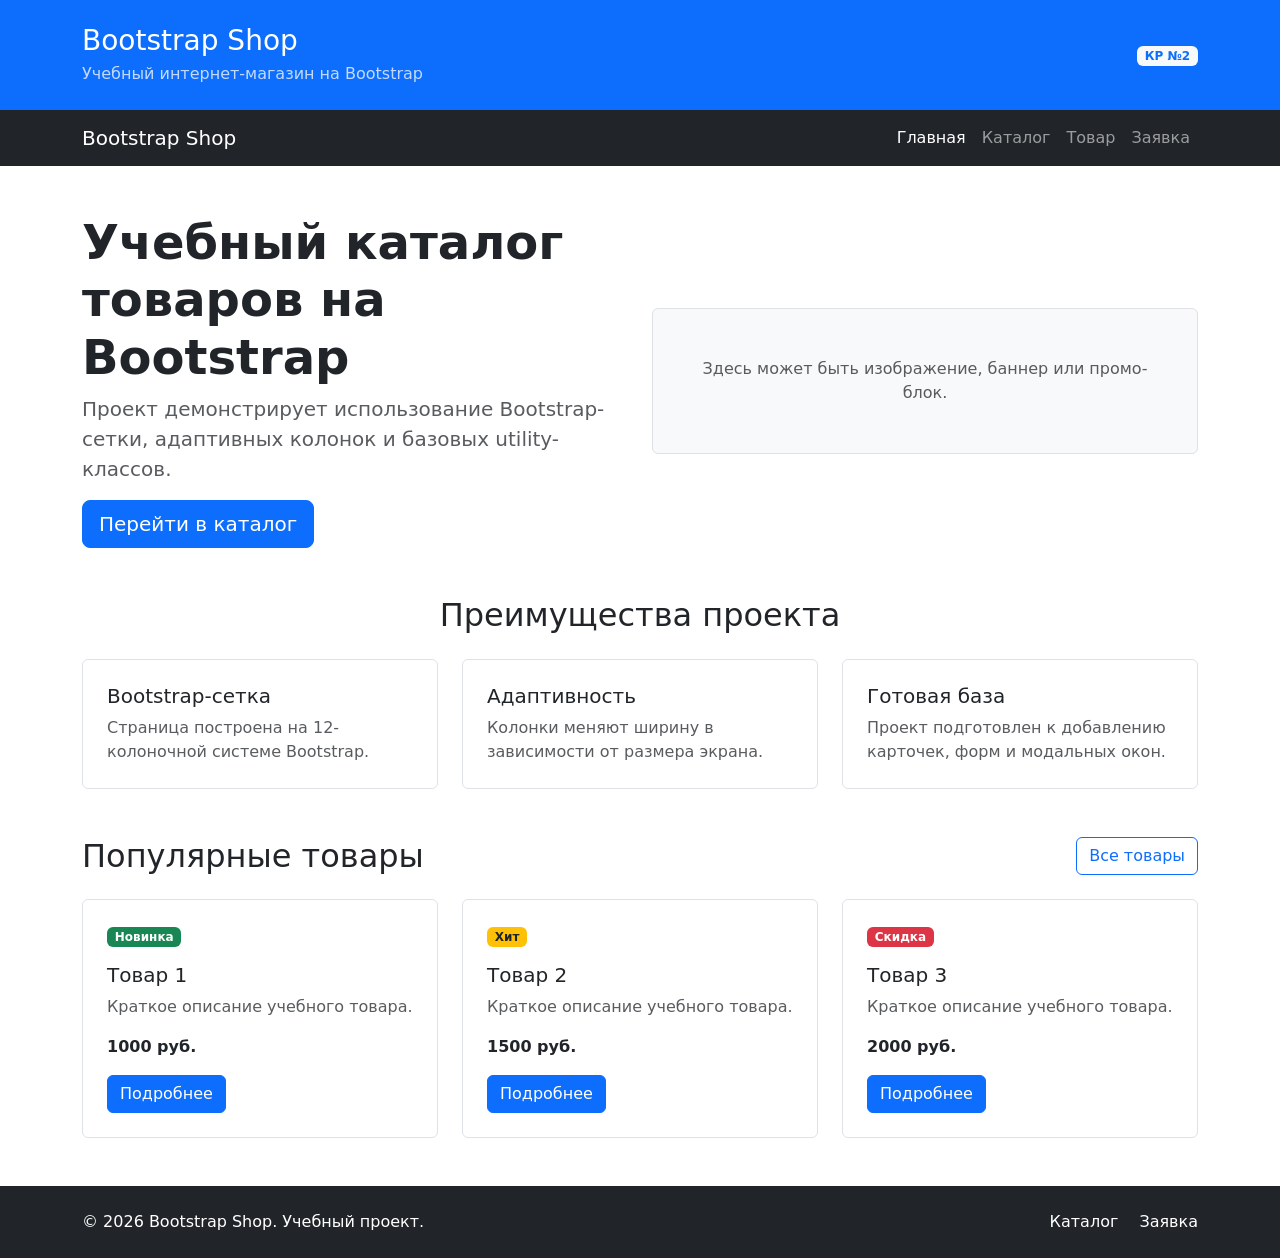
==== index.html @ e98444b2 "feat: create Bootstrap grid homepage" ====
<!DOCTYPE html>
<html lang="ru">
<head>
    <meta charset="UTF-8">
    <meta name="viewport" content="width=device-width, initial-scale=1.0">
    <title>Главная — Bootstrap Shop</title>
    <link
        href="https://cdn.jsdelivr.net/npm/bootstrap@5.3.3/dist/css/bootstrap.min.css"
        rel="stylesheet">
    <link rel="stylesheet" href="css/custom.css">

</head>
<body>
    <header class="bg-primary text-white py-4">
    <div class="container">
        <div class="row align-items-center">
        <div class="col-12 col-md-8">
            <h1 class="h3 mb-1">Bootstrap Shop</h1>
            <p class="mb-0 opacity-75">
            Учебный интернет-магазин на Bootstrap
            </p>
        </div>

        <div class="col-12 col-md-4 text-md-end mt-3 mt-md-0">
            <span class="badge bg-light text-primary">
            КР №2
            </span>
        </div>
        </div>
    </div>
    </header>

    <nav class="navbar navbar-expand-lg navbar-dark bg-dark">
        <div class="container">
            <a class="navbar-brand" href="index.html">Bootstrap Shop</a>

            <button
            class="navbar-toggler"
            type="button"
            data-bs-toggle="collapse"
            data-bs-target="#mainNavbar"
            aria-controls="mainNavbar"
            aria-expanded="false"
            aria-label="Переключить навигацию"
            >
            <span class="navbar-toggler-icon"></span>
            </button>

            <div class="collapse navbar-collapse" id="mainNavbar">
            <ul class="navbar-nav ms-auto">
                <li class="nav-item">
                <a class="nav-link active" aria-current="page" href="index.html">
                    Главная
                </a>
                </li>
                <li class="nav-item">
                <a class="nav-link" href="catalog.html">Каталог</a>
                </li>
                <li class="nav-item">
                <a class="nav-link" href="product.html">Товар</a>
                </li>
                <li class="nav-item">
                <a class="nav-link" href="order.html">Заявка</a>
                </li>
            </ul>
            </div>
        </div>
    </nav>

    <main>
        <section class="container my-5">
            <div class="row align-items-center g-4">
            <div class="col-12 col-lg-6">
                <h2 class="display-5 fw-bold">
                Учебный каталог товаров на Bootstrap
                </h2>
                <p class="lead text-muted">
                Проект демонстрирует использование Bootstrap-сетки,
                адаптивных колонок и базовых utility-классов.
                </p>
                <a class="btn btn-primary btn-lg" href="catalog.html">
                Перейти в каталог
                </a>
            </div>

            <div class="col-12 col-lg-6">
                <div class="p-5 bg-light border rounded text-center">
                <p class="mb-0 text-muted">
                    Здесь может быть изображение, баннер или промо-блок.
                </p>
                </div>
            </div>
            </div>
        </section>
    </main> 

    <section class="container my-5">
        <h2 class="text-center mb-4">Преимущества проекта</h2>

        <div class="row g-4">
            <div class="col-12 col-md-4">
            <div class="p-4 border rounded h-100 bg-white">
                <h3 class="h5">Bootstrap-сетка</h3>
                <p class="mb-0 text-muted">
                Страница построена на 12-колоночной системе Bootstrap.
                </p>
            </div>
            </div>

            <div class="col-12 col-md-4">
            <div class="p-4 border rounded h-100 bg-white">
                <h3 class="h5">Адаптивность</h3>
                <p class="mb-0 text-muted">
                Колонки меняют ширину в зависимости от размера экрана.
                </p>
            </div>
            </div>

            <div class="col-12 col-md-4">
            <div class="p-4 border rounded h-100 bg-white">
                <h3 class="h5">Готовая база</h3>
                <p class="mb-0 text-muted">
                Проект подготовлен к добавлению карточек, форм и модальных окон.
                </p>
            </div>
            </div>
        </div>
    </section>

    <section class="container my-5">
        <div class="d-flex justify-content-between align-items-center mb-4">
            <h2 class="mb-0">Популярные товары</h2>
            <a class="btn btn-outline-primary" href="catalog.html">
            Все товары
            </a>
        </div>

        <div class="row g-4">
            <div class="col-12 col-md-6 col-lg-4">
            <div class="border rounded h-100 p-4">
                <span class="badge bg-success mb-3">Новинка</span>
                <h3 class="h5">Товар 1</h3>
                <p class="text-muted">
                Краткое описание учебного товара.
                </p>
                <p class="fw-bold mb-3">1000 руб.</p>
                <a class="btn btn-primary" href="product.html">
                Подробнее
                </a>
            </div>
            </div>

            <div class="col-12 col-md-6 col-lg-4">
            <div class="border rounded h-100 p-4">
                <span class="badge bg-warning text-dark mb-3">Хит</span>
                <h3 class="h5">Товар 2</h3>
                <p class="text-muted">
                Краткое описание учебного товара.
                </p>
                <p class="fw-bold mb-3">1500 руб.</p>
                <a class="btn btn-primary" href="product.html">
                Подробнее
                </a>
            </div>
            </div>

            <div class="col-12 col-md-6 col-lg-4">
            <div class="border rounded h-100 p-4">
                <span class="badge bg-danger mb-3">Скидка</span>
                <h3 class="h5">Товар 3</h3>
                <p class="text-muted">
                Краткое описание учебного товара.
                </p>
                <p class="fw-bold mb-3">2000 руб.</p>
                <a class="btn btn-primary" href="product.html">
                Подробнее
                </a>
            </div>
            </div>
        </div>
    </section>

    <footer class="bg-dark text-white py-4 mt-5">
        <div class="container">
            <div class="row align-items-center g-3">
            <div class="col-12 col-md-6">
                <p class="mb-0">
                &copy; 2026 Bootstrap Shop. Учебный проект.
                </p>
            </div>

            <div class="col-12 col-md-6 text-md-end">
                <a class="text-white text-decoration-none me-3" href="catalog.html">
                Каталог
                </a>
                <a class="text-white text-decoration-none" href="order.html">
                Заявка
                </a>
            </div>
            </div>
        </div>
    </footer>


    <script src="https://cdn.jsdelivr.net/npm/bootstrap@5.3.3/dist/js/bootstrap.bundle.min.js">
    </script>


</body>
</html>
---- css/custom.css ----
body {
  min-height: 100vh;
}

.placeholder-box {
  min-height: 240px;
}
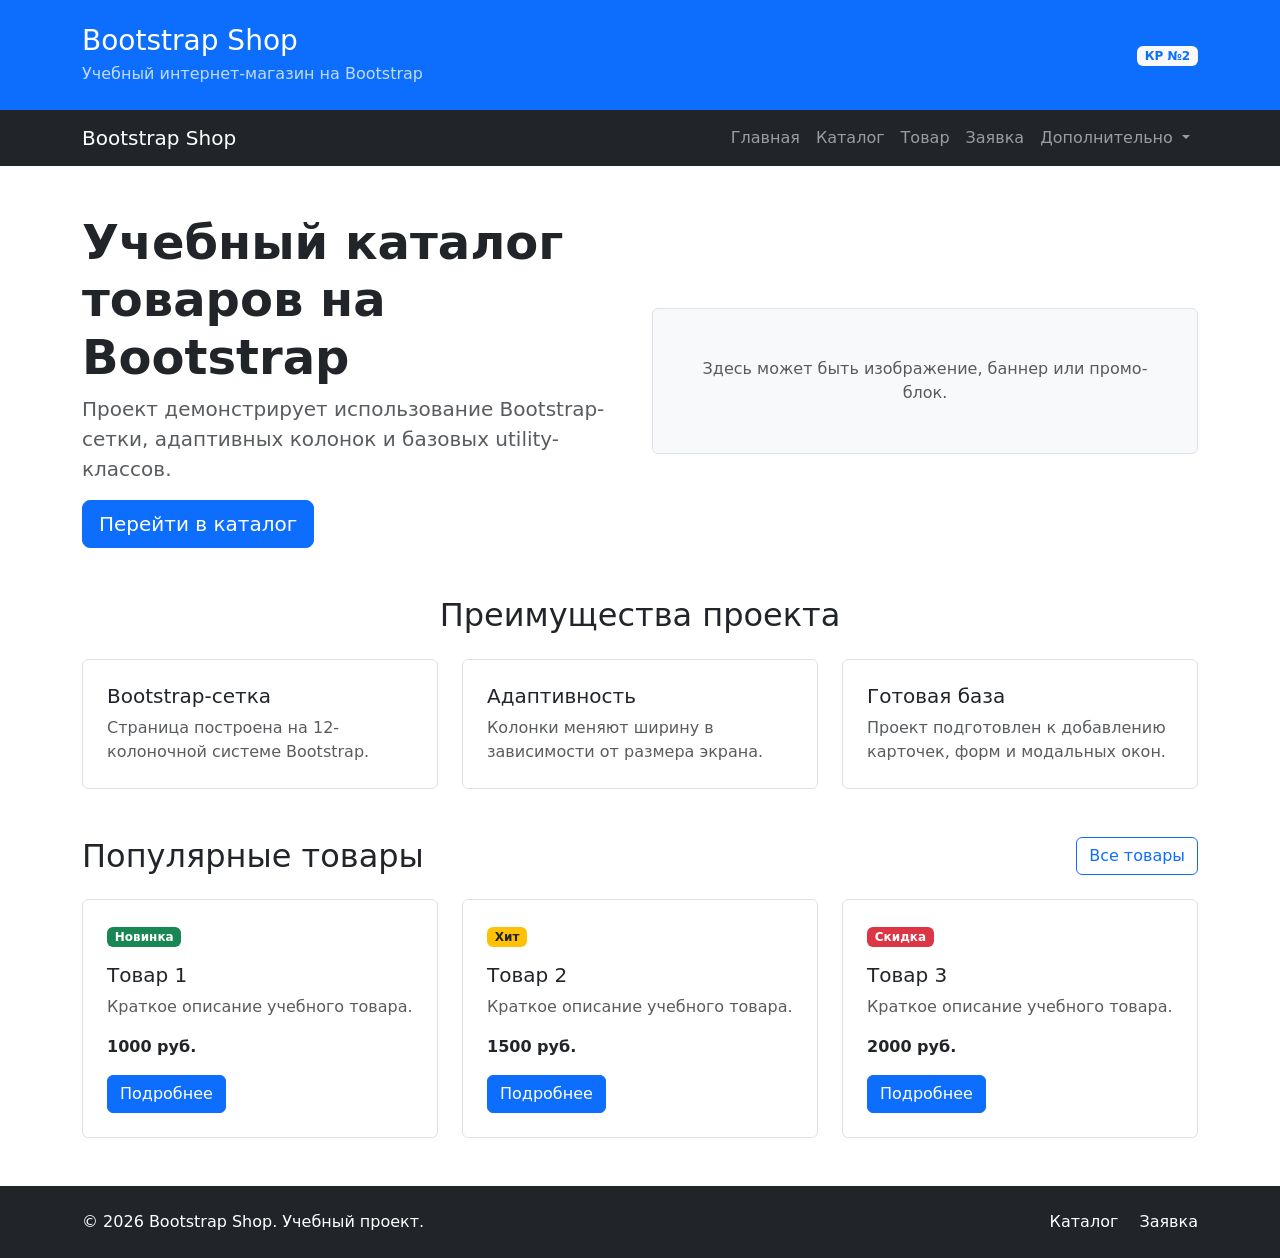
==== commit b24f04c2: "feat: add Bootstra[ components pages" ====
--- a/index.html
+++ b/index.html
@@ -49,23 +49,42 @@
             <div class="collapse navbar-collapse" id="mainNavbar">
             <ul class="navbar-nav ms-auto">
                 <li class="nav-item">
-                <a class="nav-link active" aria-current="page" href="index.html">
-                    Главная
-                </a>
-                </li>
+                <a class="nav-link" href="index.html">Главная</a>
+                </li>
+
                 <li class="nav-item">
                 <a class="nav-link" href="catalog.html">Каталог</a>
                 </li>
+
                 <li class="nav-item">
                 <a class="nav-link" href="product.html">Товар</a>
                 </li>
+
                 <li class="nav-item">
                 <a class="nav-link" href="order.html">Заявка</a>
                 </li>
+
+                <li class="nav-item dropdown">
+                <a
+                    class="nav-link dropdown-toggle"
+                    href="#"
+                    role="button"
+                    data-bs-toggle="dropdown"
+                    aria-expanded="false"
+                >
+                    Дополнительно
+                </a>
+                <ul class="dropdown-menu">
+                    <li><a class="dropdown-item" href="catalog.html">Все товары</a></li>
+                    <li><a class="dropdown-item" href="order.html">Оформить заявку</a></li>
+                    <li><a class="dropdown-item" href="index.html#popular">Популярное</a></li>
+                </ul>
+                </li>
             </ul>
             </div>
         </div>
     </nav>
+
 
     <main>
         <section class="container my-5">
--- a/css/custom.css
+++ b/css/custom.css
@@ -5,3 +5,12 @@
 .placeholder-box {
   min-height: 240px;
 }
+
+.placeholder-image {
+  min-height: 320px;
+}
+
+.card-img-top {
+  height: 180px;
+  object-fit: cover;
+}
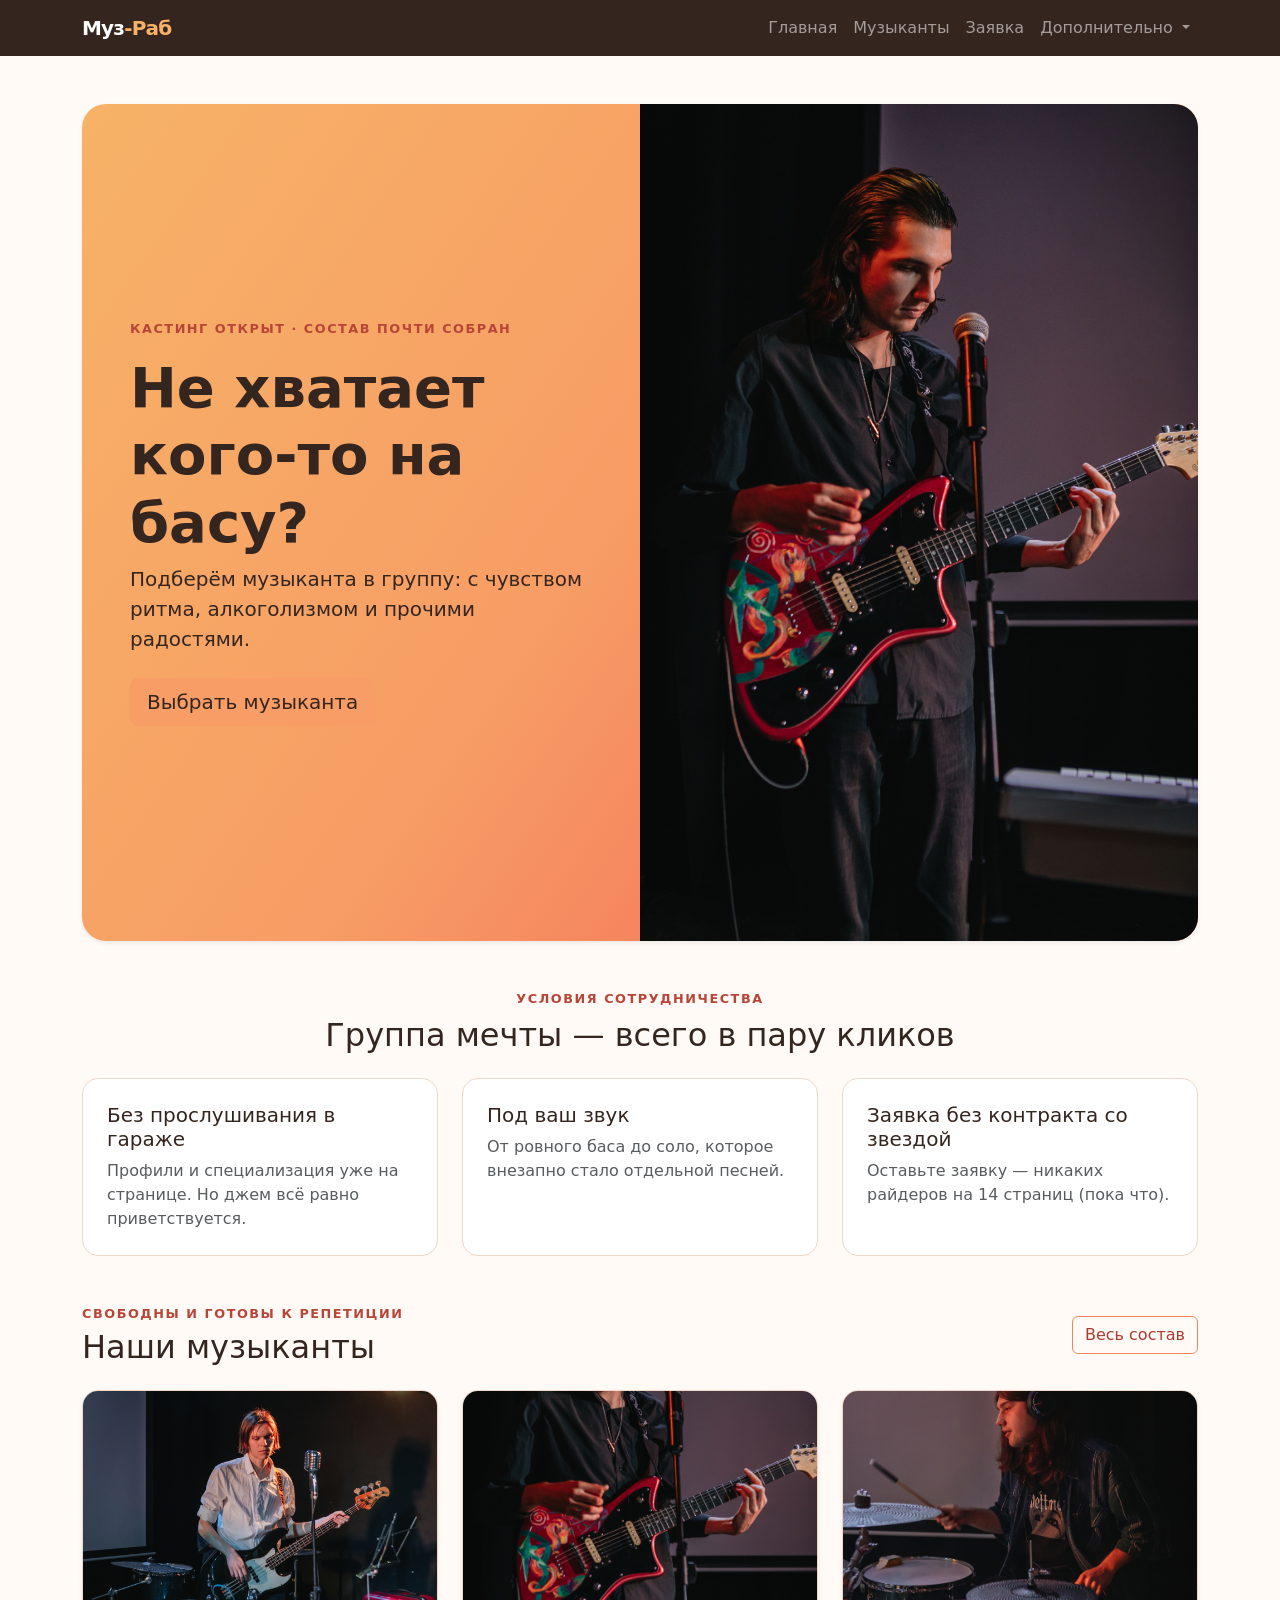
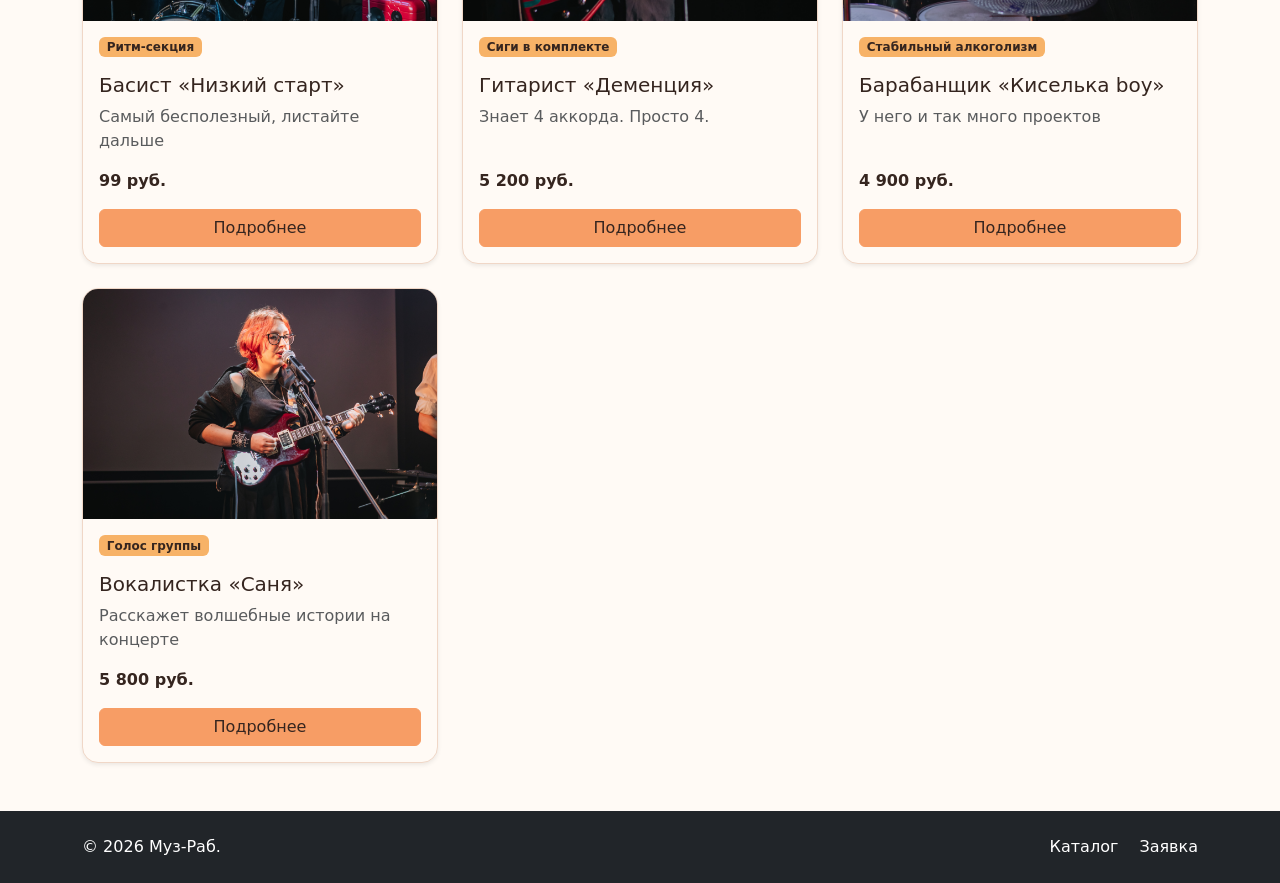
==== commit 680cc752: "feat: kr2" ====
--- a/index.html
+++ b/index.html
@@ -3,36 +3,17 @@
 <head>
     <meta charset="UTF-8">
     <meta name="viewport" content="width=device-width, initial-scale=1.0">
-    <title>Главная — Bootstrap Shop</title>
+    <title>Муз-Раб</title>
     <link
-        href="https://cdn.jsdelivr.net/npm/bootstrap@5.3.3/dist/css/bootstrap.min.css"
+        href="https://cdn.jsdelivr.net/npm/bootstrap@5.3.8/dist/css/bootstrap.min.css"
         rel="stylesheet">
     <link rel="stylesheet" href="css/custom.css">
 
 </head>
 <body>
-    <header class="bg-primary text-white py-4">
-    <div class="container">
-        <div class="row align-items-center">
-        <div class="col-12 col-md-8">
-            <h1 class="h3 mb-1">Bootstrap Shop</h1>
-            <p class="mb-0 opacity-75">
-            Учебный интернет-магазин на Bootstrap
-            </p>
-        </div>
-
-        <div class="col-12 col-md-4 text-md-end mt-3 mt-md-0">
-            <span class="badge bg-light text-primary">
-            КР №2
-            </span>
-        </div>
-        </div>
-    </div>
-    </header>
-
     <nav class="navbar navbar-expand-lg navbar-dark bg-dark">
         <div class="container">
-            <a class="navbar-brand" href="index.html">Bootstrap Shop</a>
+            <a class="navbar-brand" href="index.html">Муз<span>-Раб</span></a>
 
             <button
             class="navbar-toggler"
@@ -53,11 +34,7 @@
                 </li>
 
                 <li class="nav-item">
-                <a class="nav-link" href="catalog.html">Каталог</a>
-                </li>
-
-                <li class="nav-item">
-                <a class="nav-link" href="product.html">Товар</a>
+                <a class="nav-link" href="catalog.html">Музыканты</a>
                 </li>
 
                 <li class="nav-item">
@@ -75,7 +52,7 @@
                     Дополнительно
                 </a>
                 <ul class="dropdown-menu">
-                    <li><a class="dropdown-item" href="catalog.html">Все товары</a></li>
+                    <li><a class="dropdown-item" href="catalog.html">Все музыканты</a></li>
                     <li><a class="dropdown-item" href="order.html">Оформить заявку</a></li>
                     <li><a class="dropdown-item" href="index.html#popular">Популярное</a></li>
                 </ul>
@@ -88,58 +65,54 @@
 
     <main>
         <section class="container my-5">
-            <div class="row align-items-center g-4">
-            <div class="col-12 col-lg-6">
-                <h2 class="display-5 fw-bold">
-                Учебный каталог товаров на Bootstrap
-                </h2>
-                <p class="lead text-muted">
-                Проект демонстрирует использование Bootstrap-сетки,
-                адаптивных колонок и базовых utility-классов.
-                </p>
-                <a class="btn btn-primary btn-lg" href="catalog.html">
-                Перейти в каталог
-                </a>
-            </div>
-
-            <div class="col-12 col-lg-6">
-                <div class="p-5 bg-light border rounded text-center">
-                <p class="mb-0 text-muted">
-                    Здесь может быть изображение, баннер или промо-блок.
-                </p>
-                </div>
-            </div>
+            <div class="hero row align-items-center g-0 shadow-sm">
+                <div class="col-12 col-lg-6 p-4 p-md-5">
+                    <p class="section-kicker mb-3">Кастинг открыт · состав почти собран</p>
+                    <h1 class="display-4 fw-bold">Не хватает кого-то на басу?</h1>
+                    <p class="lead mb-4">
+                        Подберём музыканта в группу: с чувством ритма, алкоголизмом и прочими радостями.
+                    </p>
+                    <a class="btn btn-primary btn-lg" href="catalog.html">Выбрать музыканта</a>
+                </div>
+                <div class="col-12 col-lg-6">
+                    <img
+                        class="hero-image"
+                        src="images/IR6JgF6nQx6B3-r15J_LUInFx4rtfj2k2N6dJb64IFMHHAVC-M3W0xW_TmhrTQRWi4MoXEFRdZWsp-QUNtMh-0CV.jpg"
+                        alt="Гитарист на сцене"
+                    >
+                </div>
             </div>
         </section>
     </main> 
 
     <section class="container my-5">
-        <h2 class="text-center mb-4">Преимущества проекта</h2>
+        <p class="section-kicker text-center mb-2">Условия сотрудничества</p>
+        <h2 class="text-center mb-4">Группа мечты — всего в пару кликов</h2>
 
         <div class="row g-4">
             <div class="col-12 col-md-4">
-            <div class="p-4 border rounded h-100 bg-white">
-                <h3 class="h5">Bootstrap-сетка</h3>
+            <div class="feature-card p-4 h-100">
+                <h3 class="h5">Без прослушивания в гараже</h3>
                 <p class="mb-0 text-muted">
-                Страница построена на 12-колоночной системе Bootstrap.
+                Профили и специализация уже на странице. Но джем всё равно приветствуется.
                 </p>
             </div>
             </div>
 
             <div class="col-12 col-md-4">
-            <div class="p-4 border rounded h-100 bg-white">
-                <h3 class="h5">Адаптивность</h3>
+            <div class="feature-card p-4 h-100">
+                <h3 class="h5">Под ваш звук</h3>
                 <p class="mb-0 text-muted">
-                Колонки меняют ширину в зависимости от размера экрана.
+                От ровного баса до соло, которое внезапно стало отдельной песней.
                 </p>
             </div>
             </div>
 
             <div class="col-12 col-md-4">
-            <div class="p-4 border rounded h-100 bg-white">
-                <h3 class="h5">Готовая база</h3>
+            <div class="feature-card p-4 h-100">
+                <h3 class="h5">Заявка без контракта со звездой</h3>
                 <p class="mb-0 text-muted">
-                Проект подготовлен к добавлению карточек, форм и модальных окон.
+                Оставьте заявку — никаких райдеров на 14 страниц (пока что).
                 </p>
             </div>
             </div>
@@ -147,53 +120,74 @@
     </section>
 
     <section class="container my-5">
-        <div class="d-flex justify-content-between align-items-center mb-4">
-            <h2 class="mb-0">Популярные товары</h2>
+        <div id="popular" class="d-flex justify-content-between align-items-center mb-4">
+            <div>
+                <p class="section-kicker mb-1">Свободны и готовы к репетиции</p>
+                <h2 class="mb-0">Наши музыканты</h2>
+            </div>
             <a class="btn btn-outline-primary" href="catalog.html">
-            Все товары
+            Весь состав
             </a>
         </div>
 
         <div class="row g-4">
             <div class="col-12 col-md-6 col-lg-4">
-            <div class="border rounded h-100 p-4">
-                <span class="badge bg-success mb-3">Новинка</span>
-                <h3 class="h5">Товар 1</h3>
-                <p class="text-muted">
-                Краткое описание учебного товара.
-                </p>
-                <p class="fw-bold mb-3">1000 руб.</p>
-                <a class="btn btn-primary" href="product.html">
-                Подробнее
-                </a>
-            </div>
-            </div>
-
-            <div class="col-12 col-md-6 col-lg-4">
-            <div class="border rounded h-100 p-4">
-                <span class="badge bg-warning text-dark mb-3">Хит</span>
-                <h3 class="h5">Товар 2</h3>
-                <p class="text-muted">
-                Краткое описание учебного товара.
-                </p>
-                <p class="fw-bold mb-3">1500 руб.</p>
-                <a class="btn btn-primary" href="product.html">
-                Подробнее
-                </a>
-            </div>
-            </div>
-
-            <div class="col-12 col-md-6 col-lg-4">
-            <div class="border rounded h-100 p-4">
-                <span class="badge bg-danger mb-3">Скидка</span>
-                <h3 class="h5">Товар 3</h3>
-                <p class="text-muted">
-                Краткое описание учебного товара.
-                </p>
-                <p class="fw-bold mb-3">2000 руб.</p>
-                <a class="btn btn-primary" href="product.html">
-                Подробнее
-                </a>
+            <div class="card h-100 shadow-sm">
+                <img class="card-img-top" src="images/C5c76N-HrTAWyQALBl1UpixUZkx-raJ-Tl_er656OcRDaP6fOX1V6azt7tPZlbWthEpL6r8Ikw8HPE1coKctyVgnbZYaBQ.jpg" alt="Басист с бас-гитарой на сцене">
+                <div class="card-body d-flex flex-column">
+                <span class="badge musician-badge align-self-start mb-3">Ритм-секция</span>
+                <h3 class="h5">Басист «Низкий старт»</h3>
+                <p class="text-muted">Самый бесполезный, листайте дальше</p>
+                <p class="fw-bold mb-3 mt-auto">99 руб.</p>
+                <a class="btn btn-primary" href="product.html?id=bassist">
+                Подробнее
+                </a>
+                </div>
+            </div>
+            </div>
+
+            <div class="col-12 col-md-6 col-lg-4">
+            <div class="card h-100 shadow-sm">
+                <img class="card-img-top" src="images/IR6JgF6nQx6B3-r15J_LUInFx4rtfj2k2N6dJb64IFMHHAVC-M3W0xW_TmhrTQRWi4MoXEFRdZWsp-QUNtMh-0CV.jpg" alt="Гитарист играет на сцене">
+                <div class="card-body d-flex flex-column">
+                <span class="badge musician-badge align-self-start mb-3">Сиги в комплекте</span>
+                <h3 class="h5">Гитарист «Деменция»</h3>
+                <p class="text-muted">Знает 4 аккорда. Просто 4.</p>
+                <p class="fw-bold mb-3 mt-auto">5 200 руб.</p>
+                <a class="btn btn-primary" href="product.html?id=guitarist">
+                Подробнее
+                </a>
+                </div>
+            </div>
+            </div>
+
+            <div class="col-12 col-md-6 col-lg-4">
+            <div class="card h-100 shadow-sm">
+                <img class="card-img-top" src="images/T3vsRoP8yxX7SLvznl7PVkWVL_Sg8cHdfqaM6n_bGIk7os62zRyeni-76R4dAPbS-bgxZSD3tf1w8TqcH0DIIS-vLiMs0g.jpg" alt="Барабанщик за установкой">
+                <div class="card-body d-flex flex-column">
+                <span class="badge musician-badge align-self-start mb-3">Стабильный алкоголизм</span>
+                <h3 class="h5">Барабанщик «Киселька boy»</h3>
+                <p class="text-muted">У него и так много проектов</p>
+                <p class="fw-bold mb-3 mt-auto">4 900 руб.</p>
+                <a class="btn btn-primary" href="product.html?id=drummer">
+                Подробнее
+                </a>
+                </div>
+            </div>
+            </div>
+
+            <div class="col-12 col-md-6 col-lg-4">
+            <div class="card h-100 shadow-sm">
+                <img class="card-img-top" src="images/DXUW-sRUgsZepZ3qooO-U-hAPdtS4dElcLRRxuF-lGPFXOrFBmKS07ooecHa3zkLA9tExopixnR4mnrCUozcDhoGyxMf-Q.jpg" alt="Вокалистка выступает с гитарой">
+                <div class="card-body d-flex flex-column">
+                <span class="badge musician-badge align-self-start mb-3">Голос группы</span>
+                <h3 class="h5">Вокалистка «Саня»</h3>
+                <p class="text-muted">Расскажет волшебные истории на концерте</p>
+                <p class="fw-bold mb-3 mt-auto">5 800 руб.</p>
+                <a class="btn btn-primary" href="product.html?id=vocalist">
+                Подробнее
+                </a>
+                </div>
             </div>
             </div>
         </div>
@@ -204,7 +198,7 @@
             <div class="row align-items-center g-3">
             <div class="col-12 col-md-6">
                 <p class="mb-0">
-                &copy; 2026 Bootstrap Shop. Учебный проект.
+                &copy; 2026 Муз-Раб.
                 </p>
             </div>
 
@@ -221,7 +215,7 @@
     </footer>
 
 
-    <script src="https://cdn.jsdelivr.net/npm/bootstrap@5.3.3/dist/js/bootstrap.bundle.min.js">
+    <script src="https://cdn.jsdelivr.net/npm/bootstrap@5.3.8/dist/js/bootstrap.bundle.min.js">
     </script>
 
 
--- a/css/custom.css
+++ b/css/custom.css
@@ -1,16 +1,168 @@
+:root {
+  --shop-apricot: #F7B267;
+  --shop-orange: #F79D65;
+  --shop-coral: #F4845F;
+  --shop-tangerine: #F27059;
+  --shop-red: #F25C54;
+  --shop-ink: #35251f;
+  --shop-paper: #fffaf5;
+  --bs-primary: var(--shop-tangerine);
+  --bs-primary-rgb: 242, 112, 89;
+  --bs-link-color: #c54b3d;
+  --bs-link-hover-color: #9f352b;
+  --bs-link-color-rgb: 197, 75, 61;
+  --bs-link-hover-color-rgb: 159, 53, 43;
+  --bs-body-color: var(--shop-ink);
+  --bs-body-bg: var(--shop-paper);
+  --bs-border-color: #f0d7c7;
+}
+
 body {
   min-height: 100vh;
+  background: var(--shop-paper);
 }
 
-.placeholder-box {
-  min-height: 240px;
+.navbar {
+  background: var(--shop-ink) !important;
 }
 
-.placeholder-image {
+.navbar-brand {
+  font-weight: 800;
+  letter-spacing: -0.04em;
+}
+
+.navbar-brand span {
+  color: var(--shop-apricot);
+}
+
+.hero {
+  overflow: hidden;
+  border-radius: 1.5rem;
+  background: linear-gradient(125deg, var(--shop-apricot), var(--shop-orange) 48%, var(--shop-red));
+}
+
+.hero h1 {
+  max-width: 12ch;
+}
+
+.hero-image {
+  width: 100%;
+  height: 100%;
   min-height: 320px;
+  object-fit: cover;
+}
+
+.btn-primary {
+  --bs-btn-color: var(--shop-ink);
+  --bs-btn-bg: var(--shop-orange);
+  --bs-btn-border-color: var(--shop-orange);
+  --bs-btn-hover-color: var(--shop-ink);
+  --bs-btn-hover-bg: var(--shop-apricot);
+  --bs-btn-hover-border-color: var(--shop-apricot);
+  --bs-btn-active-color: var(--shop-ink);
+  --bs-btn-active-bg: var(--shop-apricot);
+  --bs-btn-active-border-color: var(--shop-apricot);
+}
+
+.btn-outline-primary {
+  --bs-btn-color: #a83b31;
+  --bs-btn-border-color: var(--shop-coral);
+  --bs-btn-hover-color: var(--shop-ink);
+  --bs-btn-hover-bg: var(--shop-coral);
+  --bs-btn-hover-border-color: var(--shop-coral);
+  --bs-btn-active-color: var(--shop-ink);
+  --bs-btn-active-bg: var(--shop-coral);
+  --bs-btn-active-border-color: var(--shop-coral);
+}
+
+.btn-outline-secondary {
+  --bs-btn-color: #76574b;
+  --bs-btn-border-color: var(--shop-coral);
+  --bs-btn-hover-color: var(--shop-ink);
+  --bs-btn-hover-bg: var(--shop-apricot);
+  --bs-btn-hover-border-color: var(--shop-apricot);
+  --bs-btn-active-color: var(--shop-ink);
+  --bs-btn-active-bg: var(--shop-apricot);
+  --bs-btn-active-border-color: var(--shop-apricot);
+}
+
+.card {
+  overflow: hidden;
+  border: 1px solid #f0d7c7;
+  border-radius: 1rem;
+}
+
+.card-header {
+  background: #fff0e2;
 }
 
 .card-img-top {
-  height: 180px;
+  height: 230px;
   object-fit: cover;
 }
+
+.product-image {
+  width: 100%;
+  height: min(68vh, 620px);
+  min-height: 350px;
+  object-fit: cover;
+}
+
+.musician-badge {
+  color: var(--shop-ink);
+  background: var(--shop-apricot);
+}
+
+.section-kicker {
+  color: #b84638;
+  font-size: 0.8rem;
+  font-weight: 800;
+  letter-spacing: 0.12em;
+  text-transform: uppercase;
+}
+
+.feature-card {
+  background: #fff;
+  border: 1px solid #f0d7c7;
+  border-radius: 1rem;
+}
+
+.table {
+  --bs-table-striped-bg: #fff0e2;
+}
+
+.alert-info,
+.alert-warning {
+  color: var(--shop-ink);
+  background: #fff0e2;
+  border-color: var(--shop-coral);
+}
+
+.accordion {
+  --bs-accordion-active-bg: #fff0e2;
+  --bs-accordion-active-color: var(--shop-ink);
+  --bs-accordion-btn-focus-box-shadow: 0 0 0 0.25rem rgb(244 132 95 / 25%);
+}
+
+.form-control:focus,
+.form-select:focus,
+.form-check-input:focus {
+  border-color: var(--shop-coral);
+  box-shadow: 0 0 0 0.25rem rgb(244 132 95 / 25%);
+}
+
+.form-check-input:checked {
+  background-color: #cf4b3e;
+  border-color: #cf4b3e;
+}
+
+footer {
+  background: var(--shop-ink);
+}
+
+@media (max-width: 767.98px) {
+  .hero-image {
+    min-height: 250px;
+    max-height: 340px;
+  }
+}
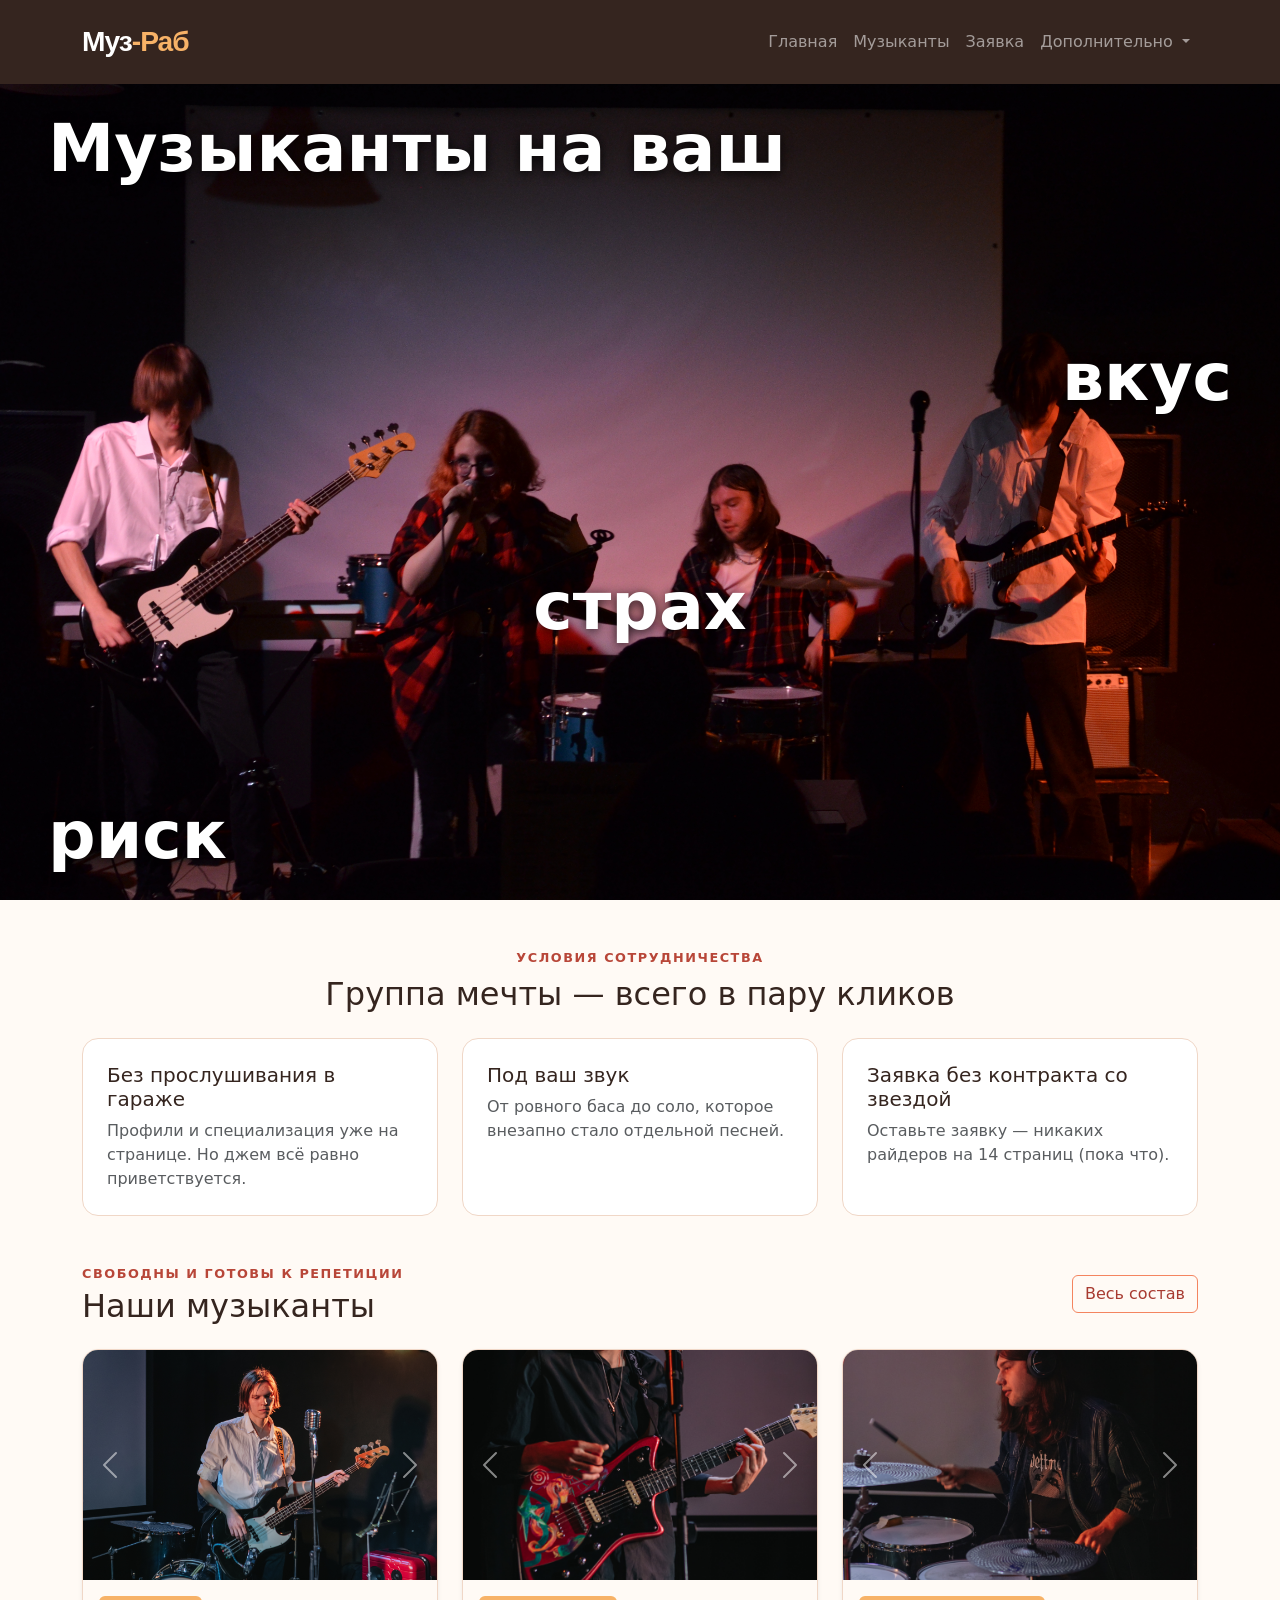
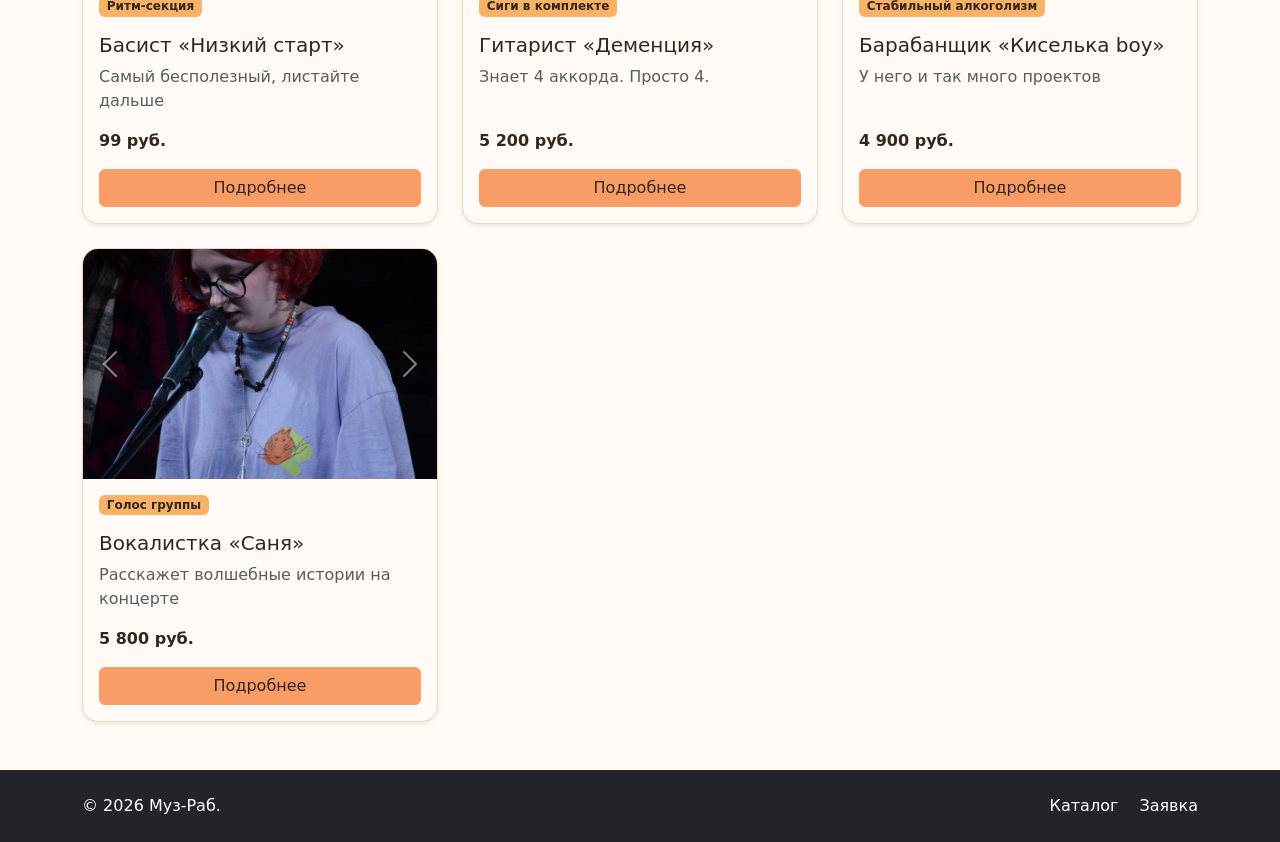
==== commit a0d5aee6: "update styles" ====
--- a/index.html
+++ b/index.html
@@ -64,23 +64,14 @@
 
 
     <main>
-        <section class="container my-5">
-            <div class="hero row align-items-center g-0 shadow-sm">
-                <div class="col-12 col-lg-6 p-4 p-md-5">
-                    <p class="section-kicker mb-3">Кастинг открыт · состав почти собран</p>
-                    <h1 class="display-4 fw-bold">Не хватает кого-то на басу?</h1>
-                    <p class="lead mb-4">
-                        Подберём музыканта в группу: с чувством ритма, алкоголизмом и прочими радостями.
-                    </p>
-                    <a class="btn btn-primary btn-lg" href="catalog.html">Выбрать музыканта</a>
-                </div>
-                <div class="col-12 col-lg-6">
-                    <img
-                        class="hero-image"
-                        src="images/IR6JgF6nQx6B3-r15J_LUInFx4rtfj2k2N6dJb64IFMHHAVC-M3W0xW_TmhrTQRWi4MoXEFRdZWsp-QUNtMh-0CV.jpg"
-                        alt="Гитарист на сцене"
-                    >
-                </div>
+        <section class="home-hero">
+            <div class="container-fluid px-3 px-md-5">
+                <h1 class="home-hero__slogan fw-bold">
+                        <span>Музыканты на ваш</span>
+                        <span class="home-hero__step home-hero__step--one">вкус</span>
+                        <span class="home-hero__step home-hero__step--two">страх</span>
+                        <span class="home-hero__step home-hero__step--three">риск</span>
+                </h1>
             </div>
         </section>
     </main> 
@@ -133,7 +124,25 @@
         <div class="row g-4">
             <div class="col-12 col-md-6 col-lg-4">
             <div class="card h-100 shadow-sm">
-                <img class="card-img-top" src="images/C5c76N-HrTAWyQALBl1UpixUZkx-raJ-Tl_er656OcRDaP6fOX1V6azt7tPZlbWthEpL6r8Ikw8HPE1coKctyVgnbZYaBQ.jpg" alt="Басист с бас-гитарой на сцене">
+                <div id="homeBassCarousel" class="carousel slide">
+                    <div class="carousel-inner">
+                        <div class="carousel-item active">
+                            <img src="images/bass/C5c76N-HrTAWyQALBl1UpixUZkx-raJ-Tl_er656OcRDaP6fOX1V6azt7tPZlbWthEpL6r8Ikw8HPE1coKctyVgnbZYaBQ.jpg" class="d-block w-100 card-img-top" alt="Басист с бас-гитарой на сцене">
+                        </div>
+                        <div class="carousel-item">
+                            <img src="images/bass/149_1.jpg" class="d-block w-100 card-img-top" alt="Басист">
+                        </div>
+                        <div class="carousel-item">
+                            <img src="images/bass/DSC_0234.png" class="d-block w-100 card-img-top" alt="Басист">
+                        </div>
+                    </div>
+                    <button class="carousel-control-prev" type="button" data-bs-target="#homeBassCarousel" data-bs-slide="prev" aria-label="Предыдущее фото">
+                        <span class="carousel-control-prev-icon" aria-hidden="true"></span>
+                    </button>
+                    <button class="carousel-control-next" type="button" data-bs-target="#homeBassCarousel" data-bs-slide="next" aria-label="Следующее фото">
+                        <span class="carousel-control-next-icon" aria-hidden="true"></span>
+                    </button>
+                </div>
                 <div class="card-body d-flex flex-column">
                 <span class="badge musician-badge align-self-start mb-3">Ритм-секция</span>
                 <h3 class="h5">Басист «Низкий старт»</h3>
@@ -148,7 +157,25 @@
 
             <div class="col-12 col-md-6 col-lg-4">
             <div class="card h-100 shadow-sm">
-                <img class="card-img-top" src="images/IR6JgF6nQx6B3-r15J_LUInFx4rtfj2k2N6dJb64IFMHHAVC-M3W0xW_TmhrTQRWi4MoXEFRdZWsp-QUNtMh-0CV.jpg" alt="Гитарист играет на сцене">
+                <div id="homeGuitarCarousel" class="carousel slide">
+                    <div class="carousel-inner">
+                        <div class="carousel-item active">
+                            <img src="images/guitar/IR6JgF6nQx6B3-r15J_LUInFx4rtfj2k2N6dJb64IFMHHAVC-M3W0xW_TmhrTQRWi4MoXEFRdZWsp-QUNtMh-0CV.jpg" class="d-block w-100 card-img-top" alt="Гитарист играет на сцене">
+                        </div>
+                        <div class="carousel-item">
+                            <img src="images/guitar/DSC_0166(2).png" class="d-block w-100 card-img-top" alt="Гитарист">
+                        </div>
+                        <div class="carousel-item">
+                            <img src="images/guitar/PICT1335.JPG" class="d-block w-100 card-img-top" alt="Гитарист">
+                        </div>
+                    </div>
+                    <button class="carousel-control-prev" type="button" data-bs-target="#homeGuitarCarousel" data-bs-slide="prev" aria-label="Предыдущее фото">
+                        <span class="carousel-control-prev-icon" aria-hidden="true"></span>
+                    </button>
+                    <button class="carousel-control-next" type="button" data-bs-target="#homeGuitarCarousel" data-bs-slide="next" aria-label="Следующее фото">
+                        <span class="carousel-control-next-icon" aria-hidden="true"></span>
+                    </button>
+                </div>
                 <div class="card-body d-flex flex-column">
                 <span class="badge musician-badge align-self-start mb-3">Сиги в комплекте</span>
                 <h3 class="h5">Гитарист «Деменция»</h3>
@@ -163,7 +190,25 @@
 
             <div class="col-12 col-md-6 col-lg-4">
             <div class="card h-100 shadow-sm">
-                <img class="card-img-top" src="images/T3vsRoP8yxX7SLvznl7PVkWVL_Sg8cHdfqaM6n_bGIk7os62zRyeni-76R4dAPbS-bgxZSD3tf1w8TqcH0DIIS-vLiMs0g.jpg" alt="Барабанщик за установкой">
+                <div id="homeDrumsCarousel" class="carousel slide">
+                    <div class="carousel-inner">
+                        <div class="carousel-item active">
+                            <img src="images/drums/T3vsRoP8yxX7SLvznl7PVkWVL_Sg8cHdfqaM6n_bGIk7os62zRyeni-76R4dAPbS-bgxZSD3tf1w8TqcH0DIIS-vLiMs0g.jpg" class="d-block w-100 card-img-top" alt="Барабанщик за установкой">
+                        </div>
+                        <div class="carousel-item">
+                            <img src="images/drums/102.jpg" class="d-block w-100 card-img-top" alt="Барабанщик">
+                        </div>
+                        <div class="carousel-item">
+                            <img src="images/drums/DSC_0116.JPG" class="d-block w-100 card-img-top" alt="Барабанщик">
+                        </div>
+                    </div>
+                    <button class="carousel-control-prev" type="button" data-bs-target="#homeDrumsCarousel" data-bs-slide="prev" aria-label="Предыдущее фото">
+                        <span class="carousel-control-prev-icon" aria-hidden="true"></span>
+                    </button>
+                    <button class="carousel-control-next" type="button" data-bs-target="#homeDrumsCarousel" data-bs-slide="next" aria-label="Следующее фото">
+                        <span class="carousel-control-next-icon" aria-hidden="true"></span>
+                    </button>
+                </div>
                 <div class="card-body d-flex flex-column">
                 <span class="badge musician-badge align-self-start mb-3">Стабильный алкоголизм</span>
                 <h3 class="h5">Барабанщик «Киселька boy»</h3>
@@ -178,7 +223,25 @@
 
             <div class="col-12 col-md-6 col-lg-4">
             <div class="card h-100 shadow-sm">
-                <img class="card-img-top" src="images/DXUW-sRUgsZepZ3qooO-U-hAPdtS4dElcLRRxuF-lGPFXOrFBmKS07ooecHa3zkLA9tExopixnR4mnrCUozcDhoGyxMf-Q.jpg" alt="Вокалистка выступает с гитарой">
+                <div id="homeVocalCarousel" class="carousel slide">
+                    <div class="carousel-inner">
+                        <div class="carousel-item active">
+                            <img src="images/vocal/DSC_0152.png" class="d-block w-100 card-img-top" alt="Вокалистка">
+                        </div>
+                        <div class="carousel-item">
+                            <img src="images/vocal/DXUW-sRUgsZepZ3qooO-U-hAPdtS4dElcLRRxuF-lGPFXOrFBmKS07ooecHa3zkLA9tExopixnR4mnrCUozcDhoGyxMf-Q.jpg" class="d-block w-100 card-img-top" alt="Вокалистка выступает с гитарой">
+                        </div>
+                        <div class="carousel-item">
+                            <img src="images/vocal/PICT1322.JPG" class="d-block w-100 card-img-top" alt="Вокалистка">
+                        </div>
+                    </div>
+                    <button class="carousel-control-prev" type="button" data-bs-target="#homeVocalCarousel" data-bs-slide="prev" aria-label="Предыдущее фото">
+                        <span class="carousel-control-prev-icon" aria-hidden="true"></span>
+                    </button>
+                    <button class="carousel-control-next" type="button" data-bs-target="#homeVocalCarousel" data-bs-slide="next" aria-label="Следующее фото">
+                        <span class="carousel-control-next-icon" aria-hidden="true"></span>
+                    </button>
+                </div>
                 <div class="card-body d-flex flex-column">
                 <span class="badge musician-badge align-self-start mb-3">Голос группы</span>
                 <h3 class="h5">Вокалистка «Саня»</h3>
--- a/css/custom.css
+++ b/css/custom.css
@@ -24,32 +24,61 @@
 
 .navbar {
   background: var(--shop-ink) !important;
+  min-height: 84px;
 }
 
 .navbar-brand {
-  font-weight: 800;
-  letter-spacing: -0.04em;
+  font-family: Impact, Haettenschweiler, "Arial Narrow Bold", sans-serif;
+  font-size: clamp(1.75rem, 2.2vw, 2.25rem);
+  font-weight: 900;
+  letter-spacing: -0.035em;
 }
 
 .navbar-brand span {
   color: var(--shop-apricot);
 }
 
-.hero {
-  overflow: hidden;
-  border-radius: 1.5rem;
-  background: linear-gradient(125deg, var(--shop-apricot), var(--shop-orange) 48%, var(--shop-red));
+.home-hero {
+  display: flex;
+  align-items: stretch;
+  min-height: calc(100vh - 84px);
+  min-height: calc(100svh - 84px);
+  padding: 2rem 0;
+  background: url("../images/general.JPG") center / cover no-repeat;
 }
 
-.hero h1 {
-  max-width: 12ch;
+.home-hero > .container-fluid {
+  display: flex;
 }
 
-.hero-image {
+.home-hero__slogan {
+  display: flex;
+  flex: 1;
+  flex-direction: column;
+  justify-content: space-between;
   width: 100%;
-  height: 100%;
-  min-height: 320px;
-  object-fit: cover;
+  margin: 0;
+  color: #fff;
+  font-size: clamp(2rem, 5.2vw, 5rem);
+  line-height: 0.98;
+  text-shadow: 0 2px 12px rgb(0 0 0 / 85%);
+}
+
+.home-hero__slogan > span {
+  display: block;
+  min-width: 0;
+}
+
+.home-hero__step--one {
+  text-align: right;
+}
+
+.home-hero__step--two {
+  text-align: center;
+}
+
+.home-hero__step--three {
+  text-align: left;
 }
 
 .btn-primary {
@@ -160,9 +189,8 @@
   background: var(--shop-ink);
 }
 
-@media (max-width: 767.98px) {
-  .hero-image {
-    min-height: 250px;
-    max-height: 340px;
+@media (max-width: 575.98px) {
+  .home-hero__slogan {
+    font-size: clamp(2rem, 9vw, 3.5rem);
   }
 }
